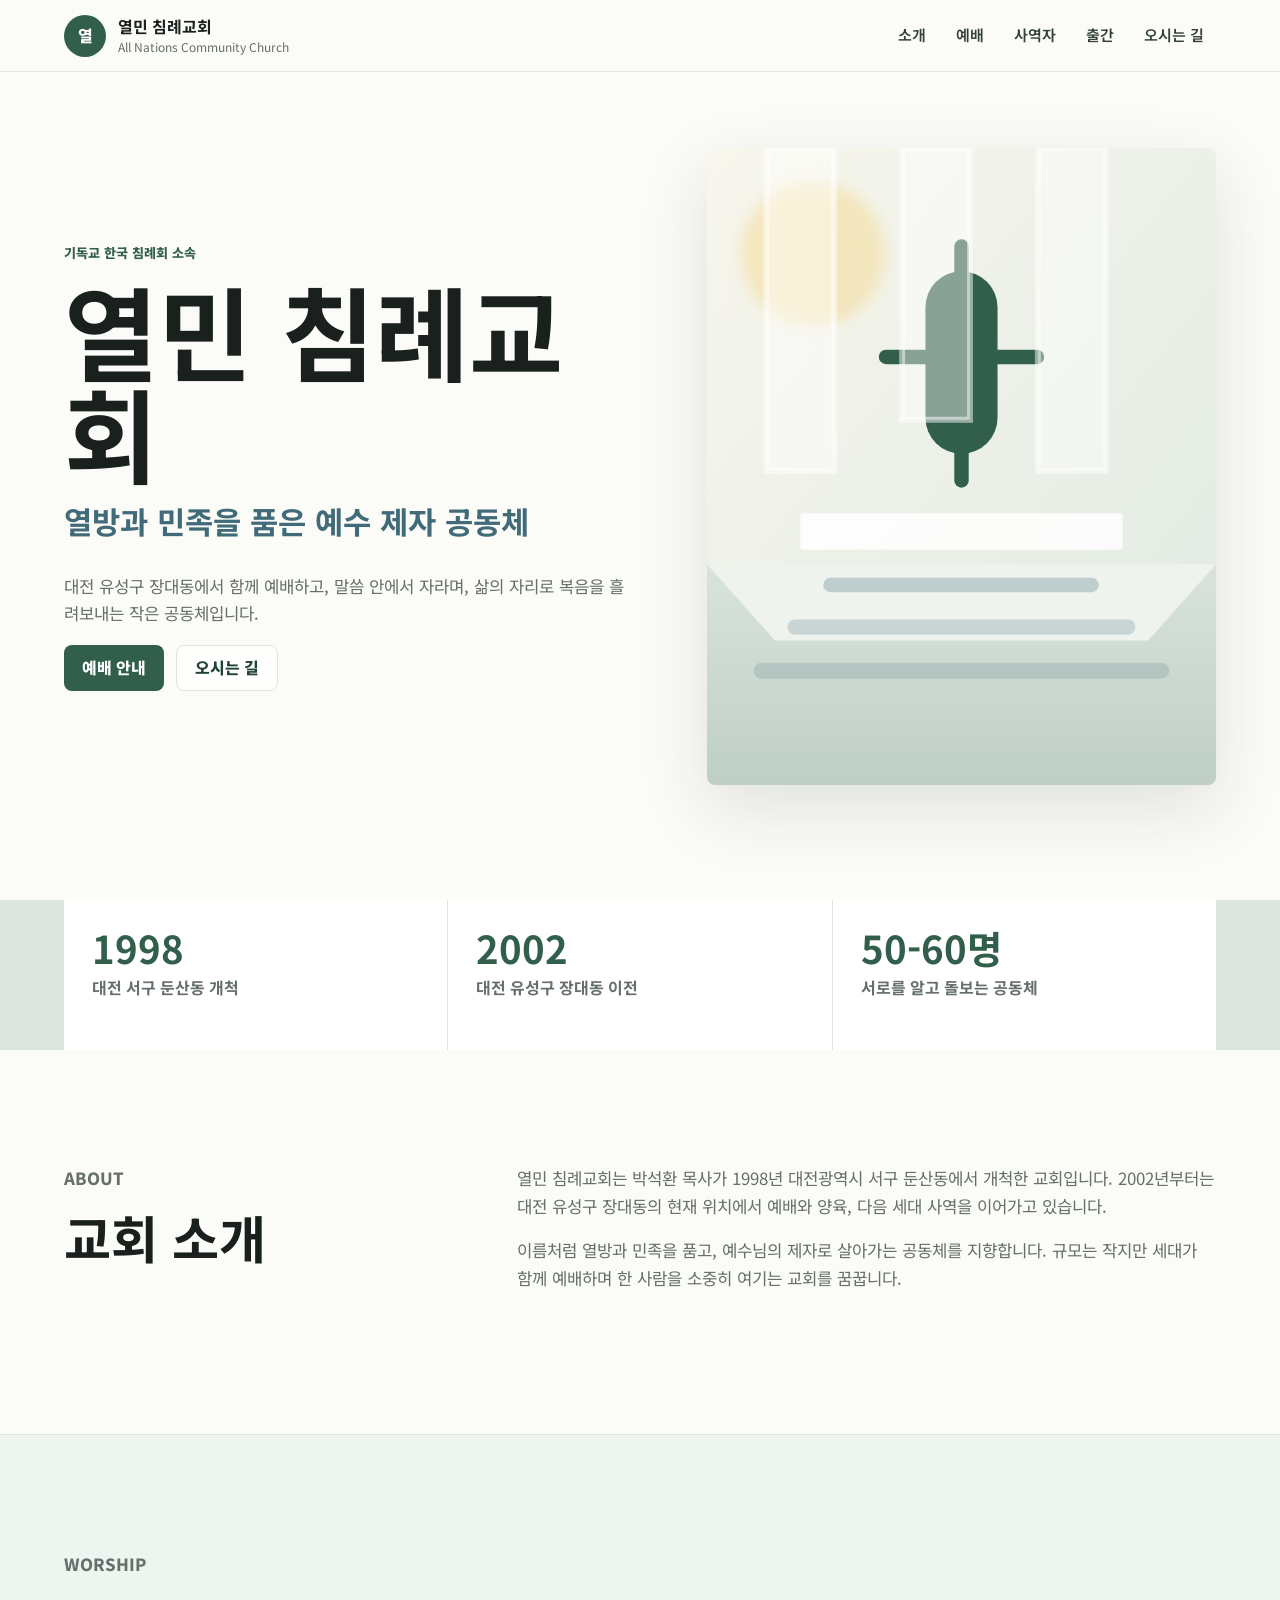
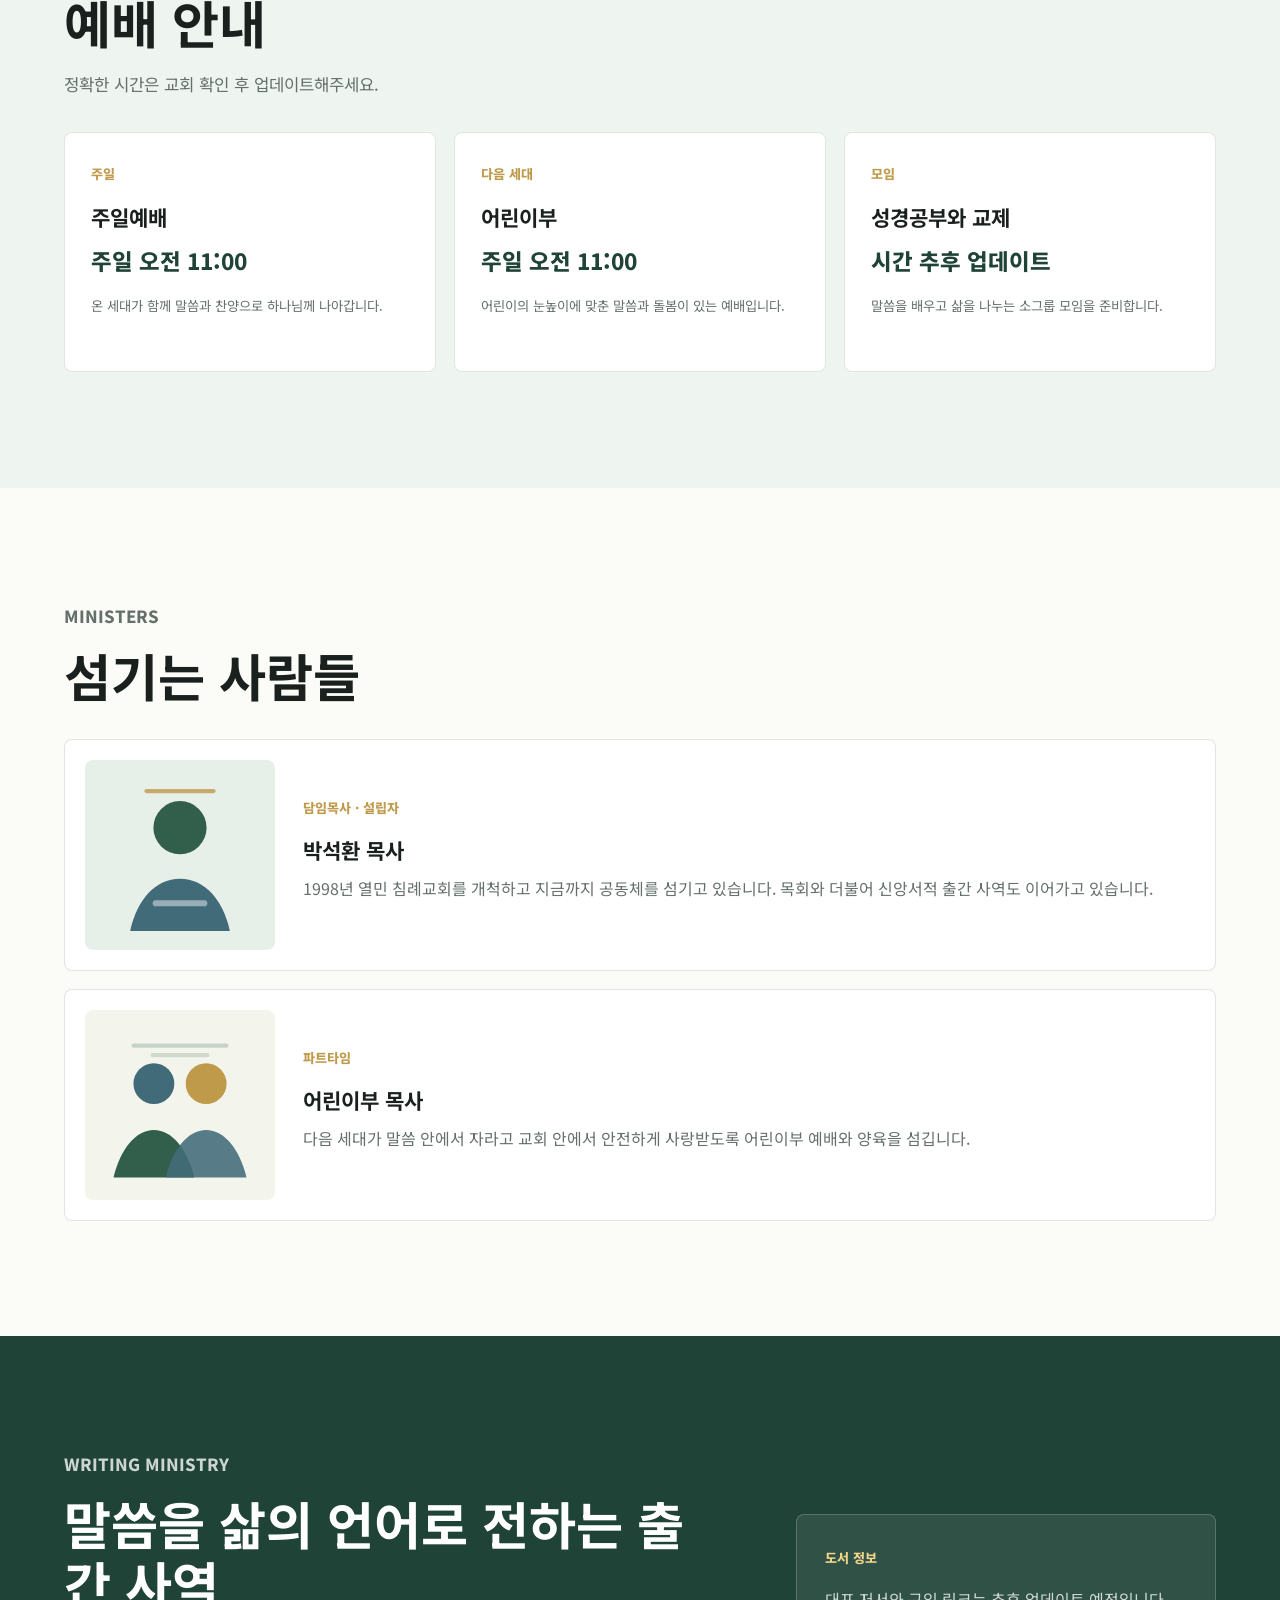
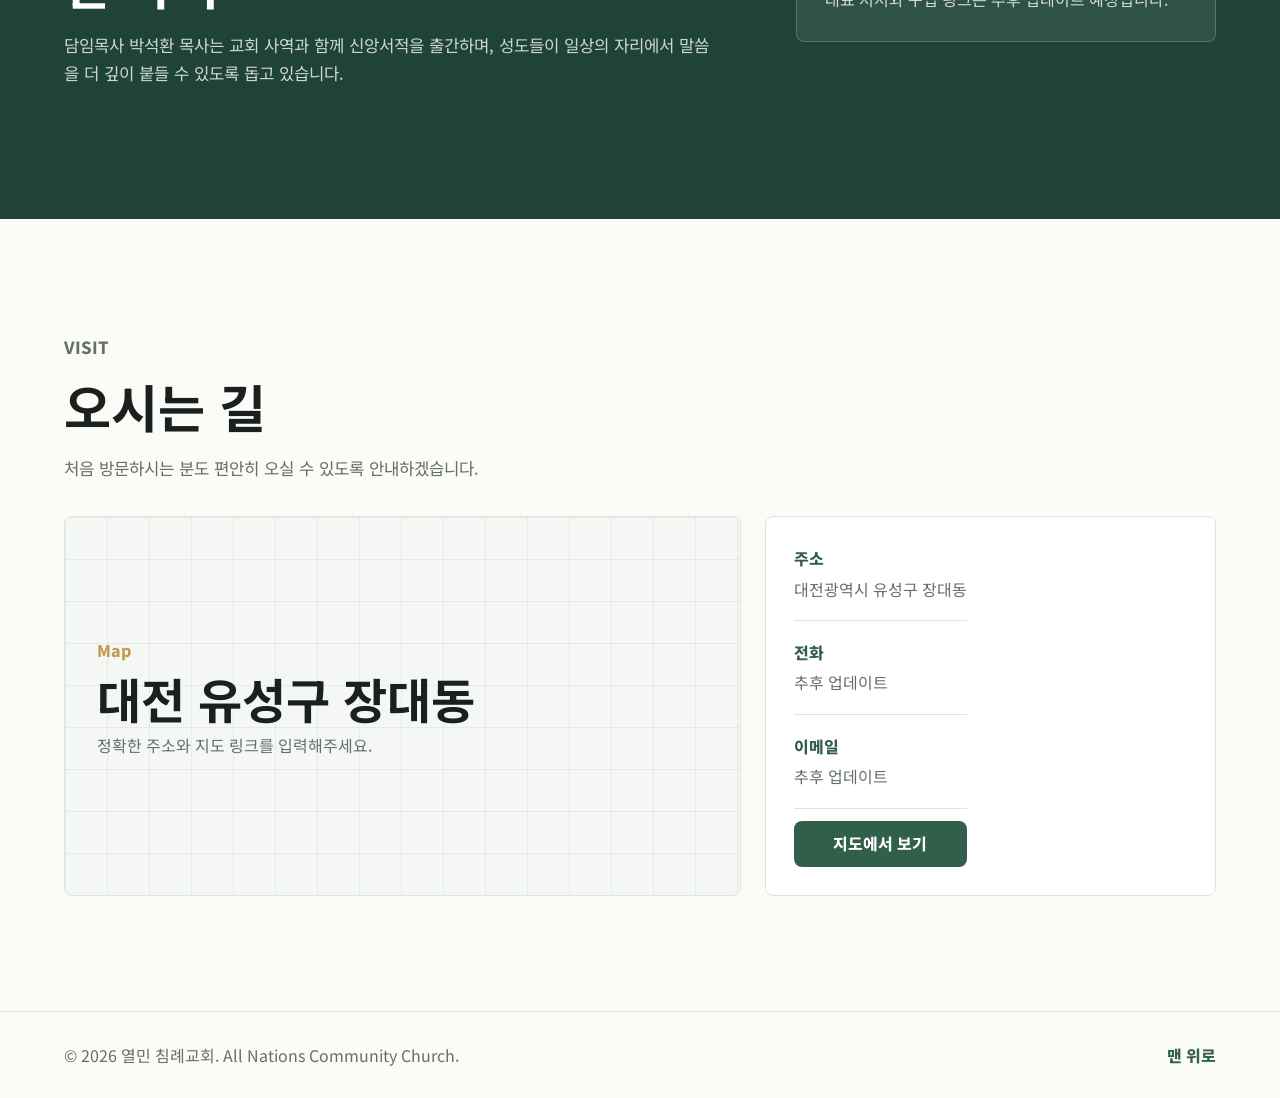
==== index.html @ 2244269b "Add GitHub Pages church homepage" ====
<!doctype html>
<html lang="ko">
  <head>
    <meta charset="utf-8" />
    <meta name="viewport" content="width=device-width, initial-scale=1" />
    <meta
      name="description"
      content="열민 침례교회는 열방과 민족을 품은 예수 제자 공동체입니다. 대전 유성구 장대동에 위치한 기독교 한국 침례회 소속 교회입니다."
    />
    <title>열민 침례교회 | All Nations Community Church</title>
    <link rel="preconnect" href="https://fonts.googleapis.com" />
    <link rel="preconnect" href="https://fonts.gstatic.com" crossorigin />
    <link
      href="https://fonts.googleapis.com/css2?family=Noto+Sans+KR:wght@400;500;700;800&display=swap"
      rel="stylesheet"
    />
    <link rel="stylesheet" href="styles.css" />
  </head>
  <body>
    <header class="site-header" data-header>
      <a class="brand" href="#home" aria-label="열민 침례교회 홈">
        <span class="brand-mark">열</span>
        <span>
          <strong>열민 침례교회</strong>
          <small>All Nations Community Church</small>
        </span>
      </a>

      <button class="nav-toggle" type="button" aria-expanded="false" aria-controls="site-nav">
        <span></span>
        <span></span>
        <span></span>
        <span class="sr-only">메뉴 열기</span>
      </button>

      <nav class="site-nav" id="site-nav" aria-label="주요 메뉴">
        <a href="#about">소개</a>
        <a href="#worship">예배</a>
        <a href="#ministers">사역자</a>
        <a href="#books">출간</a>
        <a href="#visit">오시는 길</a>
      </nav>
    </header>

    <main>
      <section class="hero section" id="home">
        <div class="hero-copy">
          <p class="eyebrow">기독교 한국 침례회 소속</p>
          <h1>열민 침례교회</h1>
          <p class="hero-subtitle">열방과 민족을 품은 예수 제자 공동체</p>
          <p class="hero-text">
            대전 유성구 장대동에서 함께 예배하고, 말씀 안에서 자라며, 삶의 자리로
            복음을 흘려보내는 작은 공동체입니다.
          </p>
          <div class="hero-actions">
            <a class="button primary" href="#worship">예배 안내</a>
            <a class="button ghost" href="#visit">오시는 길</a>
          </div>
        </div>
        <figure class="hero-visual">
          <img src="assets/hero-placeholder.svg" alt="따뜻한 예배 공간을 표현한 임시 이미지" />
        </figure>
      </section>

      <section class="section intro-strip" aria-label="교회 핵심 정보">
        <div>
          <strong>1998</strong>
          <span>대전 서구 둔산동 개척</span>
        </div>
        <div>
          <strong>2002</strong>
          <span>대전 유성구 장대동 이전</span>
        </div>
        <div>
          <strong>50-60명</strong>
          <span>서로를 알고 돌보는 공동체</span>
        </div>
      </section>

      <section class="section split" id="about">
        <div class="section-heading">
          <p class="eyebrow">About</p>
          <h2>교회 소개</h2>
        </div>
        <div class="section-body">
          <p>
            열민 침례교회는 박석환 목사가 1998년 대전광역시 서구 둔산동에서 개척한
            교회입니다. 2002년부터는 대전 유성구 장대동의 현재 위치에서 예배와 양육,
            다음 세대 사역을 이어가고 있습니다.
          </p>
          <p>
            이름처럼 열방과 민족을 품고, 예수님의 제자로 살아가는 공동체를 지향합니다.
            규모는 작지만 세대가 함께 예배하며 한 사람을 소중히 여기는 교회를 꿈꿉니다.
          </p>
        </div>
      </section>

      <section class="section worship" id="worship">
        <div class="section-heading">
          <p class="eyebrow">Worship</p>
          <h2>예배 안내</h2>
          <p>정확한 시간은 교회 확인 후 업데이트해주세요.</p>
        </div>
        <div class="worship-grid">
          <article class="info-card">
            <span class="card-label">주일</span>
            <h3>주일예배</h3>
            <p>주일 오전 11:00</p>
            <small>온 세대가 함께 말씀과 찬양으로 하나님께 나아갑니다.</small>
          </article>
          <article class="info-card">
            <span class="card-label">다음 세대</span>
            <h3>어린이부</h3>
            <p>주일 오전 11:00</p>
            <small>어린이의 눈높이에 맞춘 말씀과 돌봄이 있는 예배입니다.</small>
          </article>
          <article class="info-card">
            <span class="card-label">모임</span>
            <h3>성경공부와 교제</h3>
            <p>시간 추후 업데이트</p>
            <small>말씀을 배우고 삶을 나누는 소그룹 모임을 준비합니다.</small>
          </article>
        </div>
      </section>

      <section class="section ministers" id="ministers">
        <div class="section-heading">
          <p class="eyebrow">Ministers</p>
          <h2>섬기는 사람들</h2>
        </div>
        <div class="minister-list">
          <article class="minister-card">
            <img src="assets/pastor-placeholder.svg" alt="박석환 담임목사 임시 이미지" />
            <div>
              <span>담임목사 · 설립자</span>
              <h3>박석환 목사</h3>
              <p>
                1998년 열민 침례교회를 개척하고 지금까지 공동체를 섬기고 있습니다.
                목회와 더불어 신앙서적 출간 사역도 이어가고 있습니다.
              </p>
            </div>
          </article>
          <article class="minister-card">
            <img src="assets/children-placeholder.svg" alt="어린이부 목사 임시 이미지" />
            <div>
              <span>파트타임</span>
              <h3>어린이부 목사</h3>
              <p>
                다음 세대가 말씀 안에서 자라고 교회 안에서 안전하게 사랑받도록
                어린이부 예배와 양육을 섬깁니다.
              </p>
            </div>
          </article>
        </div>
      </section>

      <section class="section books" id="books">
        <div class="book-copy">
          <p class="eyebrow">Writing Ministry</p>
          <h2>말씀을 삶의 언어로 전하는 출간 사역</h2>
          <p>
            담임목사 박석환 목사는 교회 사역과 함께 신앙서적을 출간하며, 성도들이
            일상의 자리에서 말씀을 더 깊이 붙들 수 있도록 돕고 있습니다.
          </p>
        </div>
        <div class="book-note">
          <span>도서 정보</span>
          <p>대표 저서와 구입 링크는 추후 업데이트 예정입니다.</p>
        </div>
      </section>

      <section class="section visit" id="visit">
        <div class="section-heading">
          <p class="eyebrow">Visit</p>
          <h2>오시는 길</h2>
          <p>처음 방문하시는 분도 편안히 오실 수 있도록 안내하겠습니다.</p>
        </div>
        <div class="visit-layout">
          <div class="map-placeholder" aria-label="지도 자리">
            <span>Map</span>
            <strong>대전 유성구 장대동</strong>
            <p>정확한 주소와 지도 링크를 입력해주세요.</p>
          </div>
          <div class="visit-info">
            <dl>
              <div>
                <dt>주소</dt>
                <dd>대전광역시 유성구 장대동</dd>
              </div>
              <div>
                <dt>전화</dt>
                <dd>추후 업데이트</dd>
              </div>
              <div>
                <dt>이메일</dt>
                <dd>추후 업데이트</dd>
              </div>
            </dl>
            <a class="button primary" href="https://map.naver.com/" target="_blank" rel="noreferrer">
              지도에서 보기
            </a>
          </div>
        </div>
      </section>
    </main>

    <footer class="site-footer">
      <p>© <span data-year></span> 열민 침례교회. All Nations Community Church.</p>
      <a href="#home">맨 위로</a>
    </footer>

    <script src="script.js"></script>
  </body>
</html>
---- styles.css ----
:root {
  --ink: #19201d;
  --muted: #65706b;
  --line: #dde5e0;
  --paper: #fbfbf7;
  --surface: #ffffff;
  --sage: #dfeae2;
  --green: #315f4b;
  --green-dark: #1f4336;
  --blue: #426b7a;
  --gold: #c09a4b;
  --shadow: 0 24px 70px rgba(32, 48, 42, 0.12);
  --radius: 8px;
}

* {
  box-sizing: border-box;
}

html {
  scroll-behavior: smooth;
}

body {
  margin: 0;
  background: var(--paper);
  color: var(--ink);
  font-family: "Noto Sans KR", system-ui, -apple-system, BlinkMacSystemFont, "Segoe UI", sans-serif;
  line-height: 1.65;
}

body.nav-open {
  overflow: hidden;
}

img {
  display: block;
  max-width: 100%;
}

a {
  color: inherit;
  text-decoration: none;
}

.sr-only {
  position: absolute;
  width: 1px;
  height: 1px;
  padding: 0;
  margin: -1px;
  overflow: hidden;
  clip: rect(0, 0, 0, 0);
  white-space: nowrap;
  border: 0;
}

.site-header {
  position: sticky;
  top: 0;
  z-index: 20;
  display: flex;
  align-items: center;
  justify-content: space-between;
  gap: 24px;
  min-height: 72px;
  padding: 14px clamp(20px, 5vw, 72px);
  border-bottom: 1px solid rgba(221, 229, 224, 0.78);
  background: rgba(251, 251, 247, 0.88);
  backdrop-filter: blur(16px);
}

.brand {
  display: inline-flex;
  align-items: center;
  gap: 12px;
  min-width: 0;
}

.brand-mark {
  display: grid;
  width: 42px;
  height: 42px;
  place-items: center;
  border-radius: 50%;
  background: var(--green);
  color: white;
  font-weight: 800;
}

.brand strong,
.brand small {
  display: block;
  line-height: 1.2;
}

.brand strong {
  font-size: 1rem;
}

.brand small {
  margin-top: 4px;
  color: var(--muted);
  font-size: 0.75rem;
}

.site-nav {
  display: flex;
  align-items: center;
  gap: 6px;
}

.site-nav a {
  padding: 9px 12px;
  border-radius: var(--radius);
  color: #33403a;
  font-size: 0.94rem;
  font-weight: 600;
}

.site-nav a:hover,
.site-nav a:focus-visible {
  background: var(--sage);
  outline: none;
}

.nav-toggle {
  display: none;
  width: 42px;
  height: 42px;
  border: 1px solid var(--line);
  border-radius: var(--radius);
  background: var(--surface);
}

.nav-toggle span:not(.sr-only) {
  display: block;
  width: 18px;
  height: 2px;
  margin: 4px auto;
  background: var(--ink);
  transition: transform 180ms ease, opacity 180ms ease;
}

.section {
  padding: clamp(64px, 9vw, 116px) clamp(20px, 5vw, 72px);
}

.hero {
  display: grid;
  grid-template-columns: minmax(0, 1fr) minmax(320px, 0.9fr);
  align-items: center;
  gap: clamp(36px, 6vw, 86px);
  min-height: calc(100vh - 72px);
  padding-top: clamp(40px, 6vw, 76px);
}

.eyebrow {
  margin: 0 0 14px;
  color: var(--green);
  font-size: 0.82rem;
  font-weight: 800;
  letter-spacing: 0;
  text-transform: uppercase;
}

h1,
h2,
h3,
p {
  margin-top: 0;
}

h1 {
  margin-bottom: 18px;
  font-size: clamp(3rem, 8vw, 6.7rem);
  line-height: 1;
  letter-spacing: 0;
}

h2 {
  margin-bottom: 18px;
  font-size: clamp(2rem, 4vw, 3.6rem);
  line-height: 1.18;
  letter-spacing: 0;
}

h3 {
  margin-bottom: 10px;
  font-size: 1.32rem;
  line-height: 1.35;
}

.hero-subtitle {
  color: var(--blue);
  font-size: clamp(1.25rem, 2.4vw, 2rem);
  font-weight: 700;
  line-height: 1.35;
}

.hero-text,
.section-body,
.section-heading p,
.book-copy p {
  color: var(--muted);
  font-size: 1.05rem;
}

.hero-text {
  max-width: 640px;
}

.hero-actions,
.visit-info {
  display: flex;
  flex-wrap: wrap;
  gap: 12px;
}

.button {
  display: inline-flex;
  min-height: 46px;
  align-items: center;
  justify-content: center;
  border-radius: var(--radius);
  padding: 11px 18px;
  font-weight: 800;
  line-height: 1.2;
}

.button.primary {
  background: var(--green);
  color: white;
}

.button.ghost {
  border: 1px solid var(--line);
  background: rgba(255, 255, 255, 0.72);
  color: var(--green-dark);
}

.hero-visual {
  margin: 0;
  border-radius: 8px;
  box-shadow: var(--shadow);
  overflow: hidden;
}

.hero-visual img {
  width: 100%;
  aspect-ratio: 4 / 5;
  object-fit: cover;
}

.intro-strip {
  display: grid;
  grid-template-columns: repeat(3, 1fr);
  gap: 1px;
  padding-top: 0;
  padding-bottom: 0;
  background: var(--line);
}

.intro-strip div {
  min-height: 150px;
  padding: 28px;
  background: var(--surface);
}

.intro-strip strong {
  display: block;
  margin-bottom: 8px;
  color: var(--green);
  font-size: clamp(1.8rem, 3vw, 2.6rem);
  line-height: 1;
}

.intro-strip span {
  color: var(--muted);
  font-weight: 700;
}

.split {
  display: grid;
  grid-template-columns: minmax(220px, 0.7fr) minmax(0, 1.3fr);
  gap: clamp(28px, 6vw, 84px);
  border-bottom: 1px solid var(--line);
}

.section-body {
  max-width: 820px;
}

.worship {
  background: #eef4ef;
}

.section-heading {
  max-width: 760px;
  margin-bottom: 34px;
}

.worship-grid {
  display: grid;
  grid-template-columns: repeat(3, minmax(0, 1fr));
  gap: 18px;
}

.info-card,
.minister-card,
.book-note {
  border: 1px solid rgba(221, 229, 224, 0.9);
  border-radius: var(--radius);
  background: var(--surface);
}

.info-card {
  min-height: 240px;
  padding: 26px;
}

.card-label,
.minister-card span,
.book-note span {
  display: inline-block;
  margin-bottom: 18px;
  color: var(--gold);
  font-size: 0.82rem;
  font-weight: 800;
}

.info-card p {
  margin-bottom: 12px;
  color: var(--green-dark);
  font-size: 1.4rem;
  font-weight: 800;
}

.info-card small,
.minister-card p,
.book-note p,
.visit-info dd {
  color: var(--muted);
}

.minister-list {
  display: grid;
  gap: 18px;
}

.minister-card {
  display: grid;
  grid-template-columns: 190px minmax(0, 1fr);
  gap: 28px;
  align-items: center;
  padding: 20px;
}

.minister-card img {
  width: 100%;
  aspect-ratio: 1;
  border-radius: var(--radius);
  object-fit: cover;
}

.books {
  display: grid;
  grid-template-columns: minmax(0, 1fr) minmax(260px, 420px);
  gap: clamp(28px, 6vw, 84px);
  align-items: center;
  background: var(--green-dark);
  color: white;
}

.books .eyebrow,
.books p {
  color: rgba(255, 255, 255, 0.78);
}

.book-note {
  padding: 28px;
  background: rgba(255, 255, 255, 0.08);
  border-color: rgba(255, 255, 255, 0.2);
}

.book-note span {
  color: #f0d58b;
}

.book-note p {
  margin-bottom: 0;
}

.visit-layout {
  display: grid;
  grid-template-columns: minmax(0, 1.2fr) minmax(280px, 0.8fr);
  gap: 24px;
}

.map-placeholder {
  min-height: 360px;
  display: grid;
  align-content: center;
  gap: 8px;
  padding: 32px;
  border: 1px solid var(--line);
  border-radius: var(--radius);
  background:
    linear-gradient(90deg, rgba(49, 95, 75, 0.08) 1px, transparent 1px),
    linear-gradient(rgba(49, 95, 75, 0.08) 1px, transparent 1px),
    #f4f7f3;
  background-size: 42px 42px;
}

.map-placeholder span {
  color: var(--gold);
  font-weight: 800;
}

.map-placeholder strong {
  font-size: clamp(1.8rem, 4vw, 3rem);
  line-height: 1.1;
}

.map-placeholder p {
  color: var(--muted);
}

.visit-info {
  align-content: space-between;
  flex-direction: column;
  padding: 28px;
  border: 1px solid var(--line);
  border-radius: var(--radius);
  background: var(--surface);
}

.visit-info dl {
  margin: 0;
}

.visit-info div {
  padding: 18px 0;
  border-bottom: 1px solid var(--line);
}

.visit-info div:first-child {
  padding-top: 0;
}

.visit-info dt {
  margin-bottom: 4px;
  color: var(--green);
  font-weight: 800;
}

.visit-info dd {
  margin: 0;
}

.site-footer {
  display: flex;
  flex-wrap: wrap;
  justify-content: space-between;
  gap: 16px;
  padding: 30px clamp(20px, 5vw, 72px);
  border-top: 1px solid var(--line);
  color: var(--muted);
}

.site-footer p {
  margin: 0;
}

.site-footer a {
  color: var(--green);
  font-weight: 800;
}

@media (max-width: 860px) {
  .nav-toggle {
    display: block;
  }

  .site-nav {
    position: fixed;
    inset: 72px 16px auto 16px;
    display: grid;
    gap: 4px;
    padding: 14px;
    border: 1px solid var(--line);
    border-radius: var(--radius);
    background: var(--surface);
    box-shadow: var(--shadow);
    opacity: 0;
    pointer-events: none;
    transform: translateY(-8px);
    transition: opacity 160ms ease, transform 160ms ease;
  }

  .site-nav.is-open {
    opacity: 1;
    pointer-events: auto;
    transform: translateY(0);
  }

  .nav-toggle.is-open span:nth-child(1) {
    transform: translateY(6px) rotate(45deg);
  }

  .nav-toggle.is-open span:nth-child(2) {
    opacity: 0;
  }

  .nav-toggle.is-open span:nth-child(3) {
    transform: translateY(-6px) rotate(-45deg);
  }

  .hero,
  .split,
  .books,
  .visit-layout {
    grid-template-columns: 1fr;
  }

  .hero {
    min-height: auto;
  }

  .hero-visual {
    max-height: 560px;
  }

  .intro-strip,
  .worship-grid {
    grid-template-columns: 1fr;
  }

  .intro-strip div {
    min-height: 116px;
  }
}

@media (max-width: 620px) {
  .site-header {
    min-height: 66px;
    padding-inline: 16px;
  }

  .brand small {
    display: none;
  }

  .section {
    padding: 56px 18px;
  }

  .hero {
    padding-top: 36px;
  }

  .hero-actions .button,
  .visit-info .button {
    width: 100%;
  }

  .minister-card {
    grid-template-columns: 1fr;
  }

  .minister-card img {
    max-height: 280px;
  }

  .map-placeholder {
    min-height: 280px;
  }
}
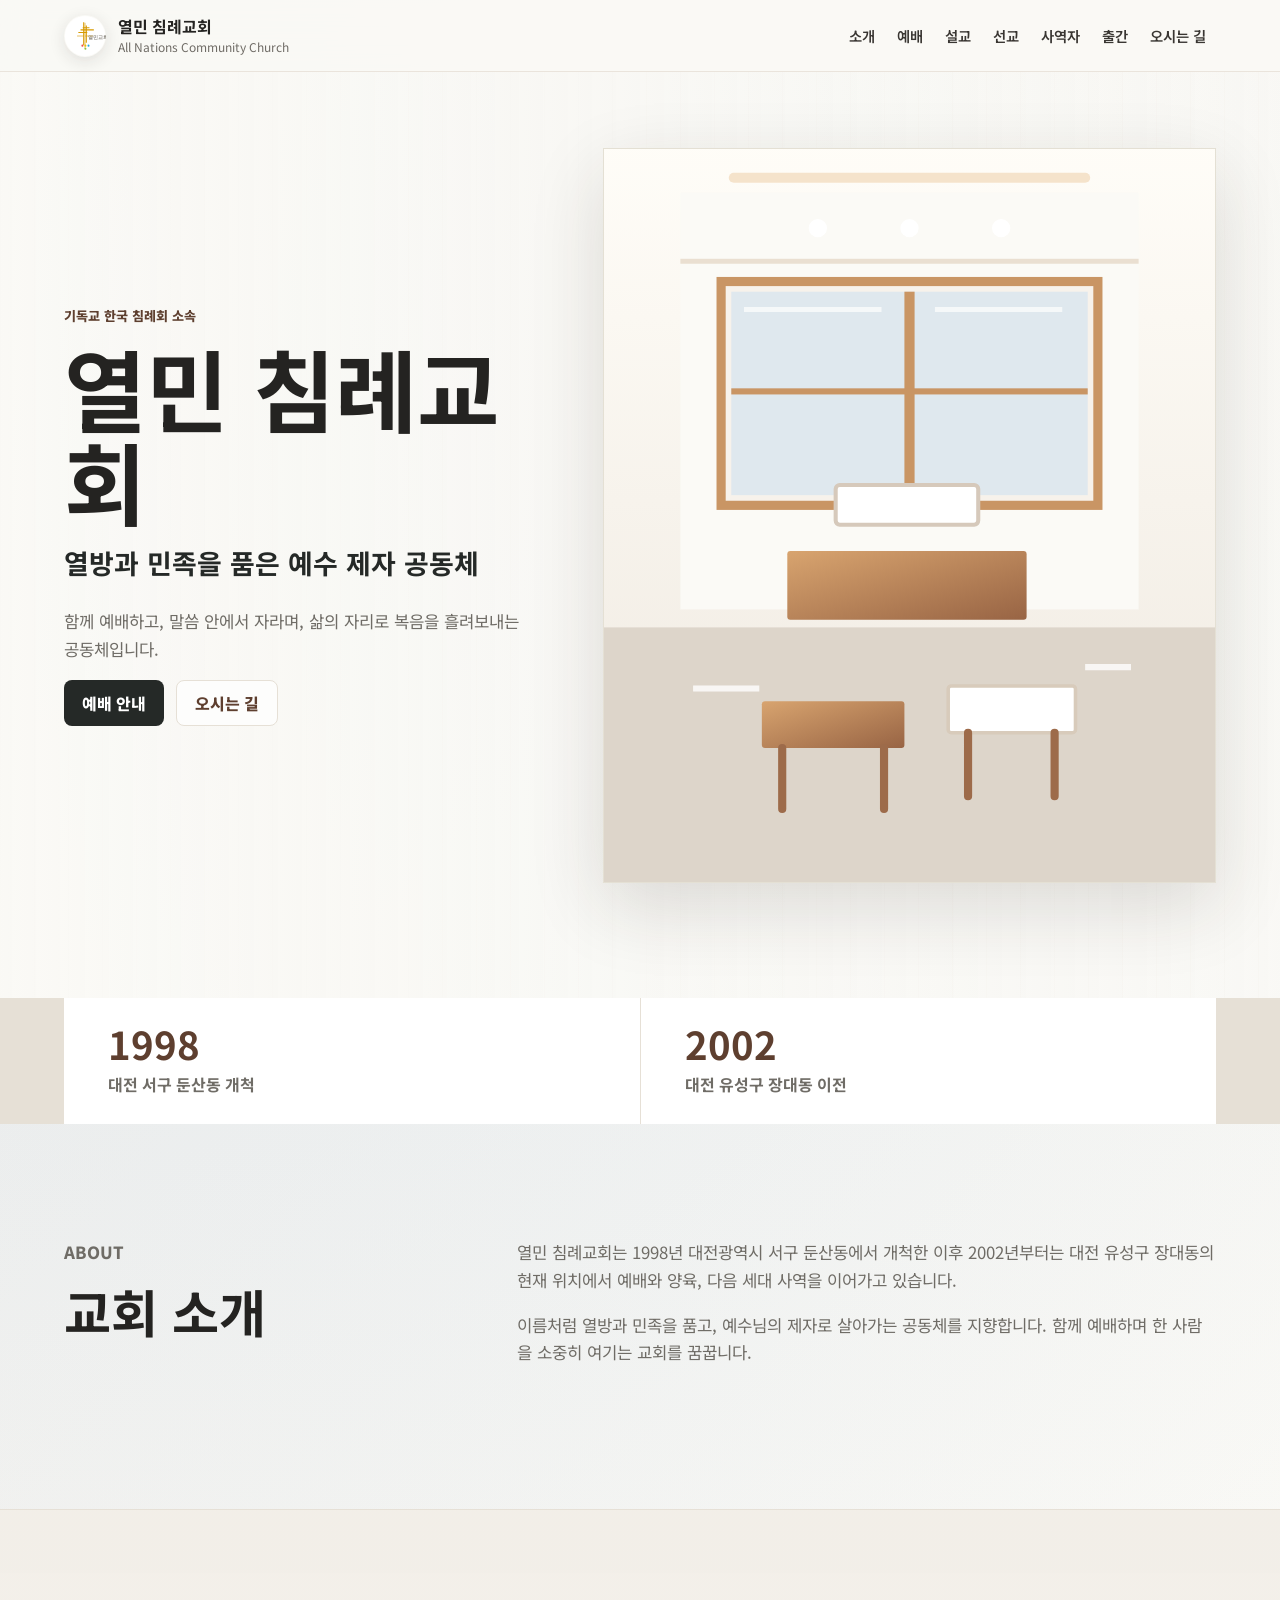
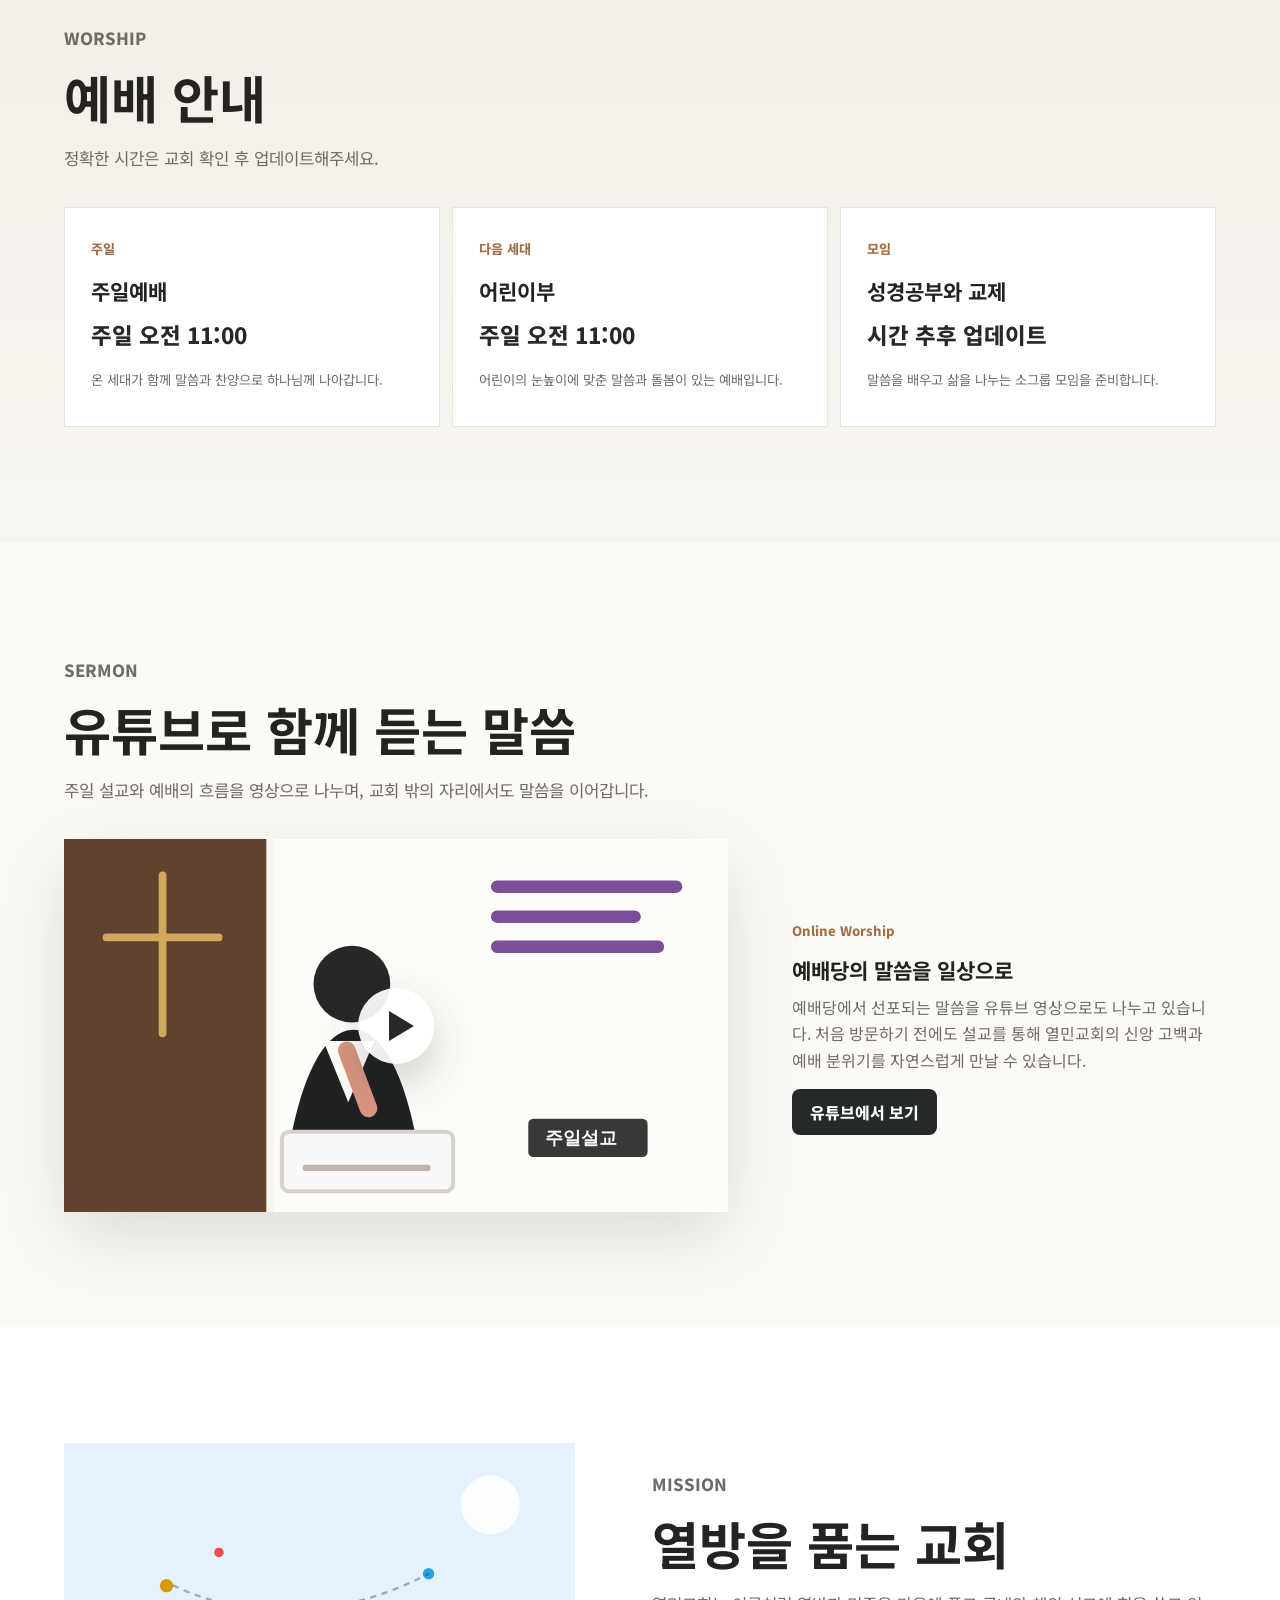
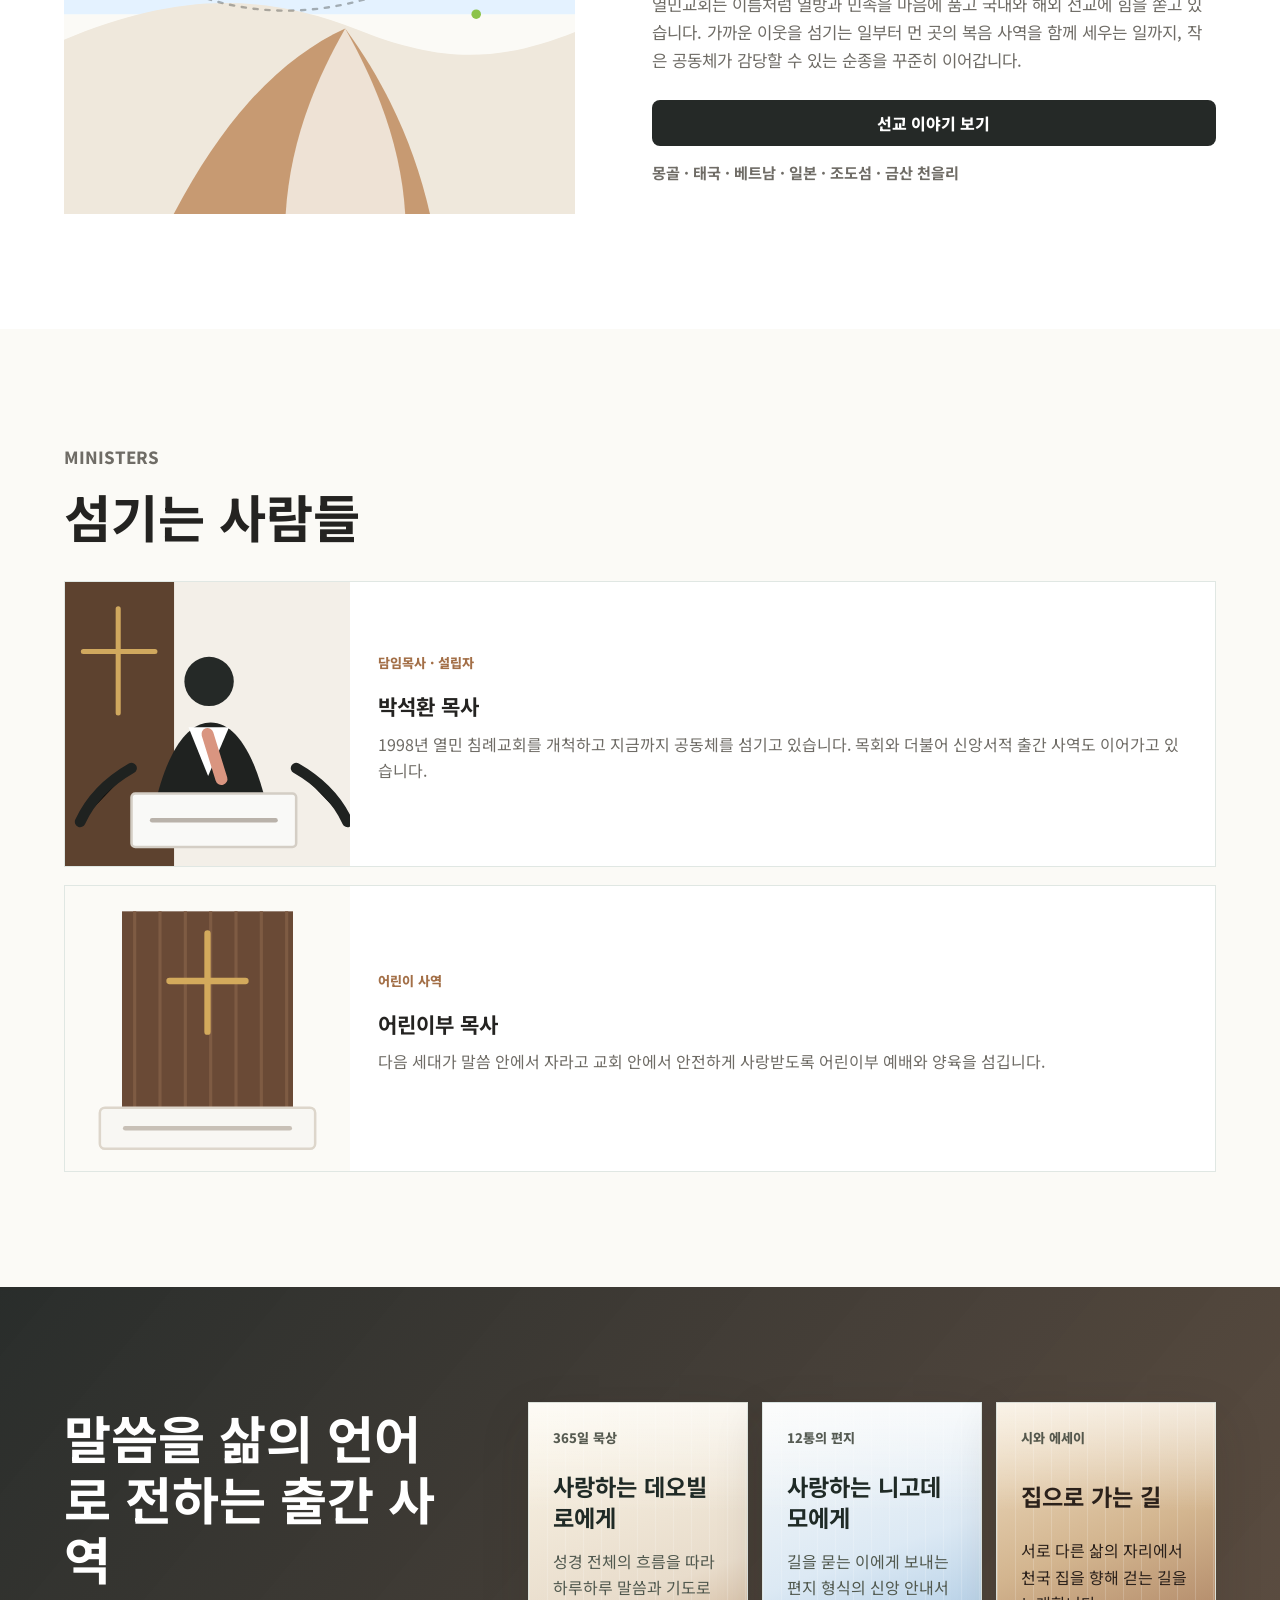
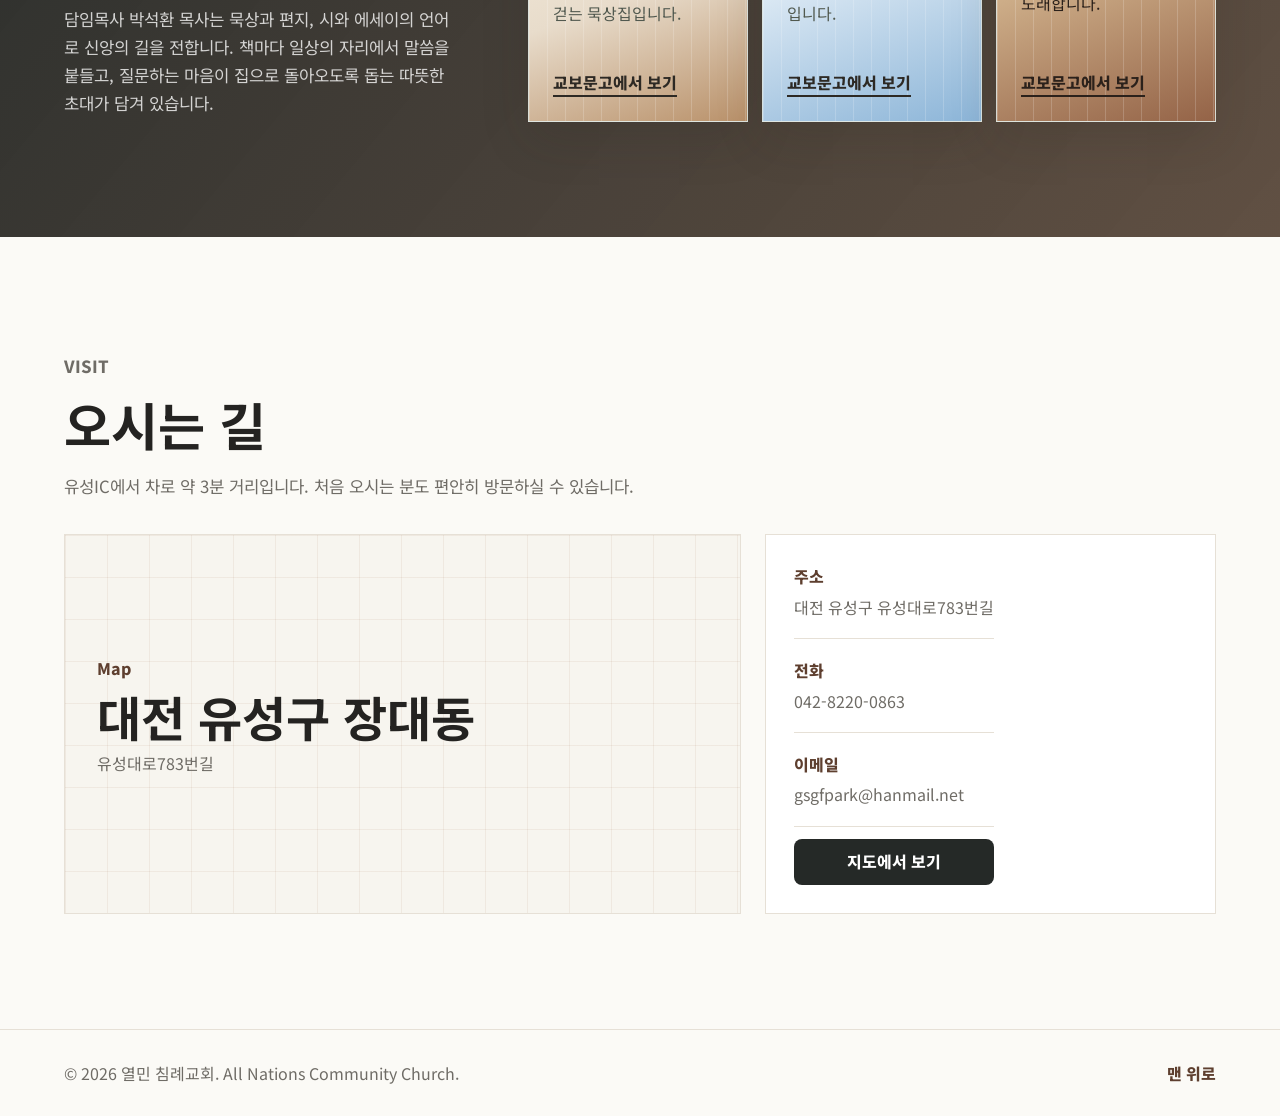
==== commit 78f26a30: "두번째 커밋 푸시" ====
--- a/index.html
+++ b/index.html
@@ -5,7 +5,7 @@
     <meta name="viewport" content="width=device-width, initial-scale=1" />
     <meta
       name="description"
-      content="열민 침례교회는 열방과 민족을 품은 예수 제자 공동체입니다. 대전 유성구 장대동에 위치한 기독교 한국 침례회 소속 교회입니다."
+      content="열민 침례교회는 대전 유성구 장대동에 위치한 기독교 한국 침례회 교회이며 열방과 민족을 품은 예수 제자 공동체입니다."
     />
     <title>열민 침례교회 | All Nations Community Church</title>
     <link rel="preconnect" href="https://fonts.googleapis.com" />
@@ -19,7 +19,7 @@
   <body>
     <header class="site-header" data-header>
       <a class="brand" href="#home" aria-label="열민 침례교회 홈">
-        <span class="brand-mark">열</span>
+        <img class="brand-logo" src="assets/yulmin-logo.svg" alt="" />
         <span>
           <strong>열민 침례교회</strong>
           <small>All Nations Community Church</small>
@@ -36,6 +36,8 @@
       <nav class="site-nav" id="site-nav" aria-label="주요 메뉴">
         <a href="#about">소개</a>
         <a href="#worship">예배</a>
+        <a href="#sermon">설교</a>
+        <a href="missions.html">선교</a>
         <a href="#ministers">사역자</a>
         <a href="#books">출간</a>
         <a href="#visit">오시는 길</a>
@@ -49,8 +51,8 @@
           <h1>열민 침례교회</h1>
           <p class="hero-subtitle">열방과 민족을 품은 예수 제자 공동체</p>
           <p class="hero-text">
-            대전 유성구 장대동에서 함께 예배하고, 말씀 안에서 자라며, 삶의 자리로
-            복음을 흘려보내는 작은 공동체입니다.
+            함께 예배하고, 말씀 안에서 자라며, 삶의 자리로
+            복음을 흘려보내는 공동체입니다.
           </p>
           <div class="hero-actions">
             <a class="button primary" href="#worship">예배 안내</a>
@@ -58,7 +60,7 @@
           </div>
         </div>
         <figure class="hero-visual">
-          <img src="assets/hero-placeholder.svg" alt="따뜻한 예배 공간을 표현한 임시 이미지" />
+          <img src="assets/church-lounge.svg" alt="화이트 우드 톤의 밝은 교회 공간 이미지" />
         </figure>
       </section>
 
@@ -71,10 +73,6 @@
           <strong>2002</strong>
           <span>대전 유성구 장대동 이전</span>
         </div>
-        <div>
-          <strong>50-60명</strong>
-          <span>서로를 알고 돌보는 공동체</span>
-        </div>
       </section>
 
       <section class="section split" id="about">
@@ -84,13 +82,13 @@
         </div>
         <div class="section-body">
           <p>
-            열민 침례교회는 박석환 목사가 1998년 대전광역시 서구 둔산동에서 개척한
-            교회입니다. 2002년부터는 대전 유성구 장대동의 현재 위치에서 예배와 양육,
+            열민 침례교회는 1998년 대전광역시 서구 둔산동에서 개척한 이후
+            2002년부터는 대전 유성구 장대동의 현재 위치에서 예배와 양육,
             다음 세대 사역을 이어가고 있습니다.
           </p>
           <p>
             이름처럼 열방과 민족을 품고, 예수님의 제자로 살아가는 공동체를 지향합니다.
-            규모는 작지만 세대가 함께 예배하며 한 사람을 소중히 여기는 교회를 꿈꿉니다.
+            함께 예배하며 한 사람을 소중히 여기는 교회를 꿈꿉니다.
           </p>
         </div>
       </section>
@@ -123,6 +121,50 @@
         </div>
       </section>
 
+      <section class="section sermon" id="sermon">
+        <div class="section-heading">
+          <p class="eyebrow">Sermon</p>
+          <h2>유튜브로 함께 듣는 말씀</h2>
+          <p>주일 설교와 예배의 흐름을 영상으로 나누며, 교회 밖의 자리에서도 말씀을 이어갑니다.</p>
+        </div>
+        <div class="sermon-layout">
+          <a class="sermon-feature" href="https://www.youtube.com/results?search_query=%EC%97%B4%EB%AF%BC%EA%B5%90%ED%9A%8C+%EB%B0%95%EC%84%9D%ED%99%98+%EC%84%A4%EA%B5%90" target="_blank" rel="noreferrer" aria-label="열민교회 설교 유튜브 검색 결과 보기">
+            <img src="assets/sermon-youtube.svg" alt="담임목사 설교 영상 썸네일 이미지" />
+            <span class="play-button" aria-hidden="true"></span>
+          </a>
+          <div class="sermon-copy">
+            <span>Online Worship</span>
+            <h3>예배당의 말씀을 일상으로</h3>
+            <p>
+              예배당에서 선포되는 말씀을 유튜브 영상으로도 나누고 있습니다. 처음 방문하기
+              전에도 설교를 통해 열민교회의 신앙 고백과 예배 분위기를 자연스럽게 만날 수 있습니다.
+            </p>
+            <a class="button primary" href="https://www.youtube.com/results?search_query=%EC%97%B4%EB%AF%BC%EA%B5%90%ED%9A%8C+%EB%B0%95%EC%84%9D%ED%99%98+%EC%84%A4%EA%B5%90" target="_blank" rel="noreferrer">
+              유튜브에서 보기
+            </a>
+          </div>
+        </div>
+      </section>
+
+      <section class="section mission" id="mission">
+        <div class="mission-visual">
+          <img src="assets/mission-path.svg" alt="국내와 해외 선교를 상징하는 길과 빛 이미지" />
+        </div>
+        <div class="mission-copy">
+          <p class="eyebrow">Mission</p>
+          <h2>열방을 품는 교회</h2>
+          <p>
+            열민교회는 이름처럼 열방과 민족을 마음에 품고 국내와 해외 선교에 힘을 쏟고
+            있습니다. 가까운 이웃을 섬기는 일부터 먼 곳의 복음 사역을 함께 세우는 일까지,
+            작은 공동체가 감당할 수 있는 순종을 꾸준히 이어갑니다.
+          </p>
+          <div class="mission-links">
+            <a class="button primary" href="missions.html">선교 이야기 보기</a>
+            <span>몽골 · 태국 · 베트남 · 일본 · 조도섬 · 금산 천을리</span>
+          </div>
+        </div>
+      </section>
+
       <section class="section ministers" id="ministers">
         <div class="section-heading">
           <p class="eyebrow">Ministers</p>
@@ -130,7 +172,7 @@
         </div>
         <div class="minister-list">
           <article class="minister-card">
-            <img src="assets/pastor-placeholder.svg" alt="박석환 담임목사 임시 이미지" />
+            <img src="assets/pastor-sermon.svg" alt="예배당에서 말씀을 전하는 박석환 담임목사 이미지" />
             <div>
               <span>담임목사 · 설립자</span>
               <h3>박석환 목사</h3>
@@ -141,9 +183,9 @@
             </div>
           </article>
           <article class="minister-card">
-            <img src="assets/children-placeholder.svg" alt="어린이부 목사 임시 이미지" />
+            <img src="assets/sanctuary-wood.svg" alt="나무 십자가가 있는 예배당 이미지" />
             <div>
-              <span>파트타임</span>
+              <span>어린이 사역</span>
               <h3>어린이부 목사</h3>
               <p>
                 다음 세대가 말씀 안에서 자라고 교회 안에서 안전하게 사랑받도록
@@ -156,16 +198,39 @@
 
       <section class="section books" id="books">
         <div class="book-copy">
-          <p class="eyebrow">Writing Ministry</p>
+          <p class="eyebrow"></p>
           <h2>말씀을 삶의 언어로 전하는 출간 사역</h2>
           <p>
-            담임목사 박석환 목사는 교회 사역과 함께 신앙서적을 출간하며, 성도들이
-            일상의 자리에서 말씀을 더 깊이 붙들 수 있도록 돕고 있습니다.
-          </p>
-        </div>
-        <div class="book-note">
-          <span>도서 정보</span>
-          <p>대표 저서와 구입 링크는 추후 업데이트 예정입니다.</p>
+            담임목사 박석환 목사는 묵상과 편지, 시와 에세이의 언어로 신앙의 길을
+            전합니다. 책마다 일상의 자리에서 말씀을 붙들고, 질문하는 마음이 집으로
+            돌아오도록 돕는 따뜻한 초대가 담겨 있습니다.
+          </p>
+        </div>
+        <div class="book-shelf" aria-label="박석환 목사 출간 도서">
+          <article class="book-card book-card-theophilus">
+            <span>365일 묵상</span>
+            <h3>사랑하는 데오빌로에게</h3>
+            <p>성경 전체의 흐름을 따라 하루하루 말씀과 기도로 걷는 묵상집입니다.</p>
+            <a href="https://product.kyobobook.co.kr/detail/S000000599469" target="_blank" rel="noreferrer">
+              교보문고에서 보기
+            </a>
+          </article>
+          <article class="book-card book-card-nicodemus">
+            <span>12통의 편지</span>
+            <h3>사랑하는 니고데모에게</h3>
+            <p>길을 묻는 이에게 보내는 편지 형식의 신앙 안내서입니다.</p>
+            <a href="https://product.kyobobook.co.kr/detail/S000217503888" target="_blank" rel="noreferrer">
+              교보문고에서 보기
+            </a>
+          </article>
+          <article class="book-card book-card-home">
+            <span>시와 에세이</span>
+            <h3>집으로 가는 길</h3>
+            <p>서로 다른 삶의 자리에서 천국 집을 향해 걷는 길을 노래합니다.</p>
+            <a href="https://product.kyobobook.co.kr/detail/S000219744110" target="_blank" rel="noreferrer">
+              교보문고에서 보기
+            </a>
+          </article>
         </div>
       </section>
 
@@ -173,30 +238,30 @@
         <div class="section-heading">
           <p class="eyebrow">Visit</p>
           <h2>오시는 길</h2>
-          <p>처음 방문하시는 분도 편안히 오실 수 있도록 안내하겠습니다.</p>
+          <p>유성IC에서 차로 약 3분 거리입니다. 처음 오시는 분도 편안히 방문하실 수 있습니다.</p>
         </div>
         <div class="visit-layout">
           <div class="map-placeholder" aria-label="지도 자리">
             <span>Map</span>
             <strong>대전 유성구 장대동</strong>
-            <p>정확한 주소와 지도 링크를 입력해주세요.</p>
+            <p>유성대로783번길</p>
           </div>
           <div class="visit-info">
             <dl>
               <div>
                 <dt>주소</dt>
-                <dd>대전광역시 유성구 장대동</dd>
+                <dd>대전 유성구 유성대로783번길</dd>
               </div>
               <div>
                 <dt>전화</dt>
-                <dd>추후 업데이트</dd>
+                <dd><a href="tel:04282200863">042-8220-0863</a></dd>
               </div>
               <div>
                 <dt>이메일</dt>
-                <dd>추후 업데이트</dd>
+                <dd><a href="mailto:gsgfpark@hanmail.net">gsgfpark@hanmail.net</a></dd>
               </div>
             </dl>
-            <a class="button primary" href="https://map.naver.com/" target="_blank" rel="noreferrer">
+            <a class="button primary" href="https://map.naver.com/p/search/%EB%8C%80%EC%A0%84%20%EC%9C%A0%EC%84%B1%EA%B5%AC%20%EC%9C%A0%EC%84%B1%EB%8C%80%EB%A1%9C783%EB%B2%88%EA%B8%B8%20%EC%97%B4%EB%AF%BC%EA%B5%90%ED%9A%8C" target="_blank" rel="noreferrer">
               지도에서 보기
             </a>
           </div>
--- a/styles.css
+++ b/styles.css
@@ -1,15 +1,16 @@
 :root {
-  --ink: #19201d;
-  --muted: #65706b;
-  --line: #dde5e0;
-  --paper: #fbfbf7;
+  --ink: #242321;
+  --muted: #6f6c66;
+  --line: #e6e0d6;
+  --paper: #fbfaf6;
   --surface: #ffffff;
-  --sage: #dfeae2;
-  --green: #315f4b;
-  --green-dark: #1f4336;
-  --blue: #426b7a;
-  --gold: #c09a4b;
-  --shadow: 0 24px 70px rgba(32, 48, 42, 0.12);
+  --wash: #f2eee7;
+  --charcoal: #252927;
+  --wood: #a36f47;
+  --wood-dark: #5e3f2f;
+  --brick: #b47a55;
+  --sky: #74aee8;
+  --shadow: 0 24px 70px rgba(42, 37, 31, 0.14);
   --radius: 8px;
 }
 
@@ -23,7 +24,10 @@
 
 body {
   margin: 0;
-  background: var(--paper);
+  background:
+    radial-gradient(circle at 14% 8%, rgba(116, 174, 232, 0.14), transparent 30%),
+    linear-gradient(135deg, rgba(156, 109, 79, 0.08), transparent 40%),
+    var(--paper);
   color: var(--ink);
   font-family: "Noto Sans KR", system-ui, -apple-system, BlinkMacSystemFont, "Segoe UI", sans-serif;
   line-height: 1.65;
@@ -65,8 +69,8 @@
   gap: 24px;
   min-height: 72px;
   padding: 14px clamp(20px, 5vw, 72px);
-  border-bottom: 1px solid rgba(221, 229, 224, 0.78);
-  background: rgba(251, 251, 247, 0.88);
+  border-bottom: 1px solid rgba(230, 224, 214, 0.82);
+  background: rgba(251, 250, 246, 0.92);
   backdrop-filter: blur(16px);
 }
 
@@ -77,15 +81,11 @@
   min-width: 0;
 }
 
-.brand-mark {
-  display: grid;
+.brand-logo {
   width: 42px;
   height: 42px;
-  place-items: center;
   border-radius: 50%;
-  background: var(--green);
-  color: white;
-  font-weight: 800;
+  box-shadow: 0 4px 16px rgba(42, 37, 31, 0.12);
 }
 
 .brand strong,
@@ -107,20 +107,20 @@
 .site-nav {
   display: flex;
   align-items: center;
-  gap: 6px;
+  gap: 2px;
 }
 
 .site-nav a {
-  padding: 9px 12px;
-  border-radius: var(--radius);
-  color: #33403a;
-  font-size: 0.94rem;
+  padding: 8px 10px;
+  border-radius: 999px;
+  color: #393632;
+  font-size: 0.9rem;
   font-weight: 600;
 }
 
 .site-nav a:hover,
 .site-nav a:focus-visible {
-  background: var(--sage);
+  background: var(--wash);
   outline: none;
 }
 
@@ -148,16 +148,19 @@
 
 .hero {
   display: grid;
-  grid-template-columns: minmax(0, 1fr) minmax(320px, 0.9fr);
+  grid-template-columns: minmax(0, 0.86fr) minmax(360px, 1.14fr);
   align-items: center;
   gap: clamp(36px, 6vw, 86px);
-  min-height: calc(100vh - 72px);
+  min-height: calc(94vh - 72px);
   padding-top: clamp(40px, 6vw, 76px);
+  background:
+    linear-gradient(90deg, rgba(251, 250, 246, 0.95), rgba(251, 250, 246, 0.74)),
+    repeating-linear-gradient(90deg, rgba(156, 109, 79, 0.07) 0 1px, transparent 1px 34px);
 }
 
 .eyebrow {
   margin: 0 0 14px;
-  color: var(--green);
+  color: var(--wood-dark);
   font-size: 0.82rem;
   font-weight: 800;
   letter-spacing: 0;
@@ -173,8 +176,8 @@
 
 h1 {
   margin-bottom: 18px;
-  font-size: clamp(3rem, 8vw, 6.7rem);
-  line-height: 1;
+  font-size: clamp(3rem, 7vw, 6.1rem);
+  line-height: 1.04;
   letter-spacing: 0;
 }
 
@@ -192,8 +195,8 @@
 }
 
 .hero-subtitle {
-  color: var(--blue);
-  font-size: clamp(1.25rem, 2.4vw, 2rem);
+  color: var(--charcoal);
+  font-size: clamp(1.15rem, 2.1vw, 1.72rem);
   font-weight: 700;
   line-height: 1.35;
 }
@@ -229,32 +232,33 @@
 }
 
 .button.primary {
-  background: var(--green);
+  background: var(--charcoal);
   color: white;
 }
 
 .button.ghost {
   border: 1px solid var(--line);
   background: rgba(255, 255, 255, 0.72);
-  color: var(--green-dark);
+  color: var(--wood-dark);
 }
 
 .hero-visual {
   margin: 0;
-  border-radius: 8px;
+  border: 1px solid rgba(227, 222, 209, 0.9);
+  border-radius: 0;
   box-shadow: var(--shadow);
   overflow: hidden;
 }
 
 .hero-visual img {
   width: 100%;
-  aspect-ratio: 4 / 5;
+  aspect-ratio: 5 / 6;
   object-fit: cover;
 }
 
 .intro-strip {
   display: grid;
-  grid-template-columns: repeat(3, 1fr);
+  grid-template-columns: repeat(2, 1fr);
   gap: 1px;
   padding-top: 0;
   padding-bottom: 0;
@@ -262,15 +266,15 @@
 }
 
 .intro-strip div {
-  min-height: 150px;
-  padding: 28px;
+  min-height: 126px;
+  padding: 26px clamp(22px, 4vw, 44px);
   background: var(--surface);
 }
 
 .intro-strip strong {
   display: block;
   margin-bottom: 8px;
-  color: var(--green);
+  color: var(--wood-dark);
   font-size: clamp(1.8rem, 3vw, 2.6rem);
   line-height: 1;
 }
@@ -292,7 +296,9 @@
 }
 
 .worship {
-  background: #eef4ef;
+  background:
+    linear-gradient(180deg, rgba(242, 238, 231, 0.92), rgba(248, 246, 241, 0.9)),
+    #f7f5ef;
 }
 
 .section-heading {
@@ -303,46 +309,306 @@
 .worship-grid {
   display: grid;
   grid-template-columns: repeat(3, minmax(0, 1fr));
-  gap: 18px;
+  gap: 12px;
 }
 
 .info-card,
 .minister-card,
-.book-note {
+.book-card {
   border: 1px solid rgba(221, 229, 224, 0.9);
-  border-radius: var(--radius);
+  border-radius: 0;
   background: var(--surface);
 }
 
 .info-card {
-  min-height: 240px;
+  min-height: 220px;
   padding: 26px;
 }
 
 .card-label,
 .minister-card span,
-.book-note span {
+.book-card span {
   display: inline-block;
   margin-bottom: 18px;
-  color: var(--gold);
+  color: var(--wood);
   font-size: 0.82rem;
   font-weight: 800;
 }
 
 .info-card p {
   margin-bottom: 12px;
-  color: var(--green-dark);
+  color: var(--charcoal);
   font-size: 1.4rem;
   font-weight: 800;
 }
 
 .info-card small,
 .minister-card p,
-.book-note p,
+.book-card p,
 .visit-info dd {
   color: var(--muted);
 }
 
+.sermon {
+  background: var(--paper);
+}
+
+.sermon-layout {
+  display: grid;
+  grid-template-columns: minmax(0, 1.22fr) minmax(300px, 0.78fr);
+  gap: clamp(28px, 5vw, 70px);
+  align-items: center;
+}
+
+.sermon-feature {
+  position: relative;
+  display: block;
+  overflow: hidden;
+  box-shadow: var(--shadow);
+}
+
+.sermon-feature img {
+  width: 100%;
+  aspect-ratio: 16 / 9;
+  object-fit: cover;
+}
+
+.play-button {
+  position: absolute;
+  left: 50%;
+  top: 50%;
+  width: 76px;
+  height: 76px;
+  border-radius: 50%;
+  background: rgba(255, 255, 255, 0.92);
+  transform: translate(-50%, -50%);
+  box-shadow: 0 18px 44px rgba(37, 41, 39, 0.22);
+}
+
+.play-button::after {
+  content: "";
+  position: absolute;
+  left: 31px;
+  top: 23px;
+  border-left: 25px solid var(--charcoal);
+  border-top: 15px solid transparent;
+  border-bottom: 15px solid transparent;
+}
+
+.sermon-copy span {
+  display: inline-block;
+  margin-bottom: 14px;
+  color: var(--wood);
+  font-size: 0.82rem;
+  font-weight: 800;
+}
+
+.sermon-copy p {
+  color: var(--muted);
+}
+
+.mission {
+  display: grid;
+  grid-template-columns: minmax(320px, 0.95fr) minmax(0, 1.05fr);
+  gap: clamp(32px, 6vw, 82px);
+  align-items: center;
+  background: #ffffff;
+}
+
+.mission-visual {
+  overflow: hidden;
+}
+
+.mission-visual img {
+  width: 100%;
+  aspect-ratio: 11 / 8;
+  object-fit: cover;
+}
+
+.mission-copy {
+  max-width: 700px;
+}
+
+.mission-copy p {
+  color: var(--muted);
+  font-size: 1.05rem;
+}
+
+.mission-links {
+  display: grid;
+  gap: 14px;
+  margin-top: 26px;
+}
+
+.mission-links span {
+  color: var(--muted);
+  font-size: 0.95rem;
+  font-weight: 700;
+}
+
+.page-hero {
+  display: grid;
+  grid-template-columns: minmax(0, 1fr) minmax(260px, 380px);
+  gap: clamp(28px, 6vw, 88px);
+  align-items: end;
+  min-height: 520px;
+  background:
+    linear-gradient(120deg, rgba(251, 250, 246, 0.95), rgba(248, 244, 236, 0.78)),
+    repeating-linear-gradient(90deg, rgba(163, 111, 71, 0.08) 0 1px, transparent 1px 36px);
+}
+
+.page-hero h1 {
+  max-width: 900px;
+}
+
+.page-hero p {
+  max-width: 760px;
+  color: var(--muted);
+  font-size: 1.08rem;
+}
+
+.page-hero-panel {
+  display: grid;
+  gap: 8px;
+  padding: 28px;
+  border: 1px solid var(--line);
+  background: #ffffff;
+  box-shadow: var(--shadow);
+}
+
+.page-hero-panel span {
+  color: var(--wood-dark);
+  font-size: 0.82rem;
+  font-weight: 800;
+}
+
+.page-hero-panel strong {
+  color: var(--charcoal);
+  font-size: clamp(3rem, 7vw, 5.5rem);
+  line-height: 1;
+}
+
+.page-hero-panel p {
+  margin: 0;
+  font-size: 0.98rem;
+}
+
+.mission-index {
+  display: flex;
+  flex-wrap: wrap;
+  gap: 10px;
+  padding-top: 28px;
+  padding-bottom: 28px;
+  border-block: 1px solid var(--line);
+  background: #ffffff;
+}
+
+.mission-index a {
+  display: inline-flex;
+  min-height: 42px;
+  align-items: center;
+  border: 1px solid var(--line);
+  border-radius: 999px;
+  padding: 8px 16px;
+  color: var(--charcoal);
+  font-weight: 800;
+}
+
+.mission-index a:hover,
+.mission-index a:focus-visible {
+  background: var(--wash);
+  outline: none;
+}
+
+.mission-archive {
+  background: var(--paper);
+}
+
+.mission-archive.domestic {
+  background: #ffffff;
+}
+
+.archive-heading {
+  max-width: 820px;
+  margin-bottom: 36px;
+}
+
+.archive-heading p {
+  color: var(--muted);
+  font-size: 1.05rem;
+}
+
+.mission-detail-list {
+  display: grid;
+  grid-template-columns: repeat(2, minmax(0, 1fr));
+  gap: 14px;
+}
+
+.mission-detail-list.two-column {
+  grid-template-columns: repeat(2, minmax(0, 1fr));
+}
+
+.mission-detail {
+  display: grid;
+  grid-template-rows: auto 1fr;
+  border: 1px solid var(--line);
+  background: #ffffff;
+  overflow: hidden;
+}
+
+.mission-detail:target {
+  border-color: rgba(163, 111, 71, 0.62);
+  box-shadow: 0 20px 54px rgba(42, 37, 31, 0.12);
+}
+
+.mission-detail-top {
+  padding: 28px;
+  background:
+    linear-gradient(135deg, rgba(255, 255, 255, 0.86), rgba(246, 239, 230, 0.78)),
+    linear-gradient(90deg, rgba(116, 174, 232, 0.12), transparent 48%);
+  border-bottom: 1px solid var(--line);
+}
+
+.mission-detail-top span {
+  display: inline-block;
+  margin-bottom: 14px;
+  color: var(--wood-dark);
+  font-size: 0.82rem;
+  font-weight: 800;
+}
+
+.mission-detail-top p {
+  margin-bottom: 0;
+  color: var(--muted);
+}
+
+.mission-facts {
+  display: grid;
+  margin: 0;
+}
+
+.mission-facts div {
+  display: grid;
+  grid-template-columns: 120px minmax(0, 1fr);
+  gap: 18px;
+  padding: 18px 24px;
+  border-bottom: 1px solid var(--line);
+}
+
+.mission-facts div:last-child {
+  border-bottom: 0;
+}
+
+.mission-facts dt {
+  color: var(--wood-dark);
+  font-weight: 800;
+}
+
+.mission-facts dd {
+  margin: 0;
+  color: var(--muted);
+}
+
 .minister-list {
   display: grid;
   gap: 18px;
@@ -350,25 +616,31 @@
 
 .minister-card {
   display: grid;
-  grid-template-columns: 190px minmax(0, 1fr);
+  grid-template-columns: minmax(190px, 0.34fr) minmax(0, 1fr);
   gap: 28px;
   align-items: center;
-  padding: 20px;
+  padding: 0;
+  overflow: hidden;
 }
 
 .minister-card img {
   width: 100%;
   aspect-ratio: 1;
-  border-radius: var(--radius);
   object-fit: cover;
 }
 
+.minister-card div {
+  padding: 26px 28px 26px 0;
+}
+
 .books {
   display: grid;
-  grid-template-columns: minmax(0, 1fr) minmax(260px, 420px);
+  grid-template-columns: minmax(260px, 0.72fr) minmax(0, 1.28fr);
   gap: clamp(28px, 6vw, 84px);
   align-items: center;
-  background: var(--green-dark);
+  background:
+    linear-gradient(130deg, rgba(37, 41, 39, 0.98), rgba(83, 65, 52, 0.92)),
+    repeating-linear-gradient(0deg, rgba(255, 255, 255, 0.04) 0 1px, transparent 1px 24px);
   color: white;
 }
 
@@ -377,17 +649,78 @@
   color: rgba(255, 255, 255, 0.78);
 }
 
-.book-note {
-  padding: 28px;
-  background: rgba(255, 255, 255, 0.08);
-  border-color: rgba(255, 255, 255, 0.2);
-}
-
-.book-note span {
-  color: #f0d58b;
-}
-
-.book-note p {
+.book-shelf {
+  display: grid;
+  grid-template-columns: repeat(3, minmax(0, 1fr));
+  gap: 14px;
+}
+
+.book-card {
+  position: relative;
+  min-height: 320px;
+  display: flex;
+  flex-direction: column;
+  justify-content: space-between;
+  padding: 24px;
+  overflow: hidden;
+  box-shadow: 0 18px 46px rgba(42, 37, 31, 0.14);
+}
+
+.book-card::before {
+  content: "";
+  position: absolute;
+  inset: 0;
+  background:
+    linear-gradient(180deg, rgba(255, 255, 255, 0.58), transparent 34%),
+    repeating-linear-gradient(90deg, rgba(255, 255, 255, 0.18) 0 1px, transparent 1px 18px);
+  pointer-events: none;
+}
+
+.book-card > * {
+  position: relative;
+}
+
+.book-card h3 {
+  color: #1f2a26;
+  font-size: 1.45rem;
+}
+
+.book-card p {
+  color: #51594f;
+}
+
+.book-card a {
+  display: inline-flex;
+  width: fit-content;
+  margin-top: 22px;
+  color: #2d2924;
+  font-weight: 800;
+  border-bottom: 2px solid currentColor;
+}
+
+.book-card-theophilus {
+  background: linear-gradient(160deg, #fbf6e8, #e8dccb 58%, #b9916a);
+}
+
+.book-card-nicodemus {
+  background: linear-gradient(160deg, #f8f9f8, #dce9f4 48%, #8cb5d8);
+}
+
+.book-card-home {
+  background: linear-gradient(160deg, #f2e2c8, #d3b58f 45%, #946347);
+}
+
+.book-card-home h3,
+.book-card-home p,
+.book-card-home a {
+  color: #2b211b;
+}
+
+.book-card span {
+  color: rgba(50, 56, 46, 0.82);
+}
+
+.book-copy p {
   margin-bottom: 0;
 }
 
@@ -404,16 +737,16 @@
   gap: 8px;
   padding: 32px;
   border: 1px solid var(--line);
-  border-radius: var(--radius);
+  border-radius: 0;
   background:
-    linear-gradient(90deg, rgba(49, 95, 75, 0.08) 1px, transparent 1px),
-    linear-gradient(rgba(49, 95, 75, 0.08) 1px, transparent 1px),
-    #f4f7f3;
+    linear-gradient(90deg, rgba(156, 109, 79, 0.09) 1px, transparent 1px),
+    linear-gradient(rgba(156, 109, 79, 0.09) 1px, transparent 1px),
+    #f7f5ef;
   background-size: 42px 42px;
 }
 
 .map-placeholder span {
-  color: var(--gold);
+  color: var(--wood-dark);
   font-weight: 800;
 }
 
@@ -431,7 +764,7 @@
   flex-direction: column;
   padding: 28px;
   border: 1px solid var(--line);
-  border-radius: var(--radius);
+  border-radius: 0;
   background: var(--surface);
 }
 
@@ -450,7 +783,7 @@
 
 .visit-info dt {
   margin-bottom: 4px;
-  color: var(--green);
+  color: var(--wood-dark);
   font-weight: 800;
 }
 
@@ -473,7 +806,7 @@
 }
 
 .site-footer a {
-  color: var(--green);
+  color: var(--wood-dark);
   font-weight: 800;
 }
 
@@ -519,7 +852,12 @@
   .hero,
   .split,
   .books,
-  .visit-layout {
+  .visit-layout,
+  .sermon-layout,
+  .mission,
+  .page-hero,
+  .mission-detail-list,
+  .mission-detail-list.two-column {
     grid-template-columns: 1fr;
   }
 
@@ -532,7 +870,8 @@
   }
 
   .intro-strip,
-  .worship-grid {
+  .worship-grid,
+  .book-shelf {
     grid-template-columns: 1fr;
   }
 
@@ -572,7 +911,29 @@
     max-height: 280px;
   }
 
+  .minister-card div {
+    padding: 0 22px 24px;
+  }
+
   .map-placeholder {
     min-height: 280px;
   }
-}
+
+  .book-card {
+    min-height: 260px;
+  }
+
+  .mission-index {
+    display: grid;
+    grid-template-columns: 1fr 1fr;
+  }
+
+  .mission-index a {
+    justify-content: center;
+  }
+
+  .mission-facts div {
+    grid-template-columns: 1fr;
+    gap: 4px;
+  }
+}
